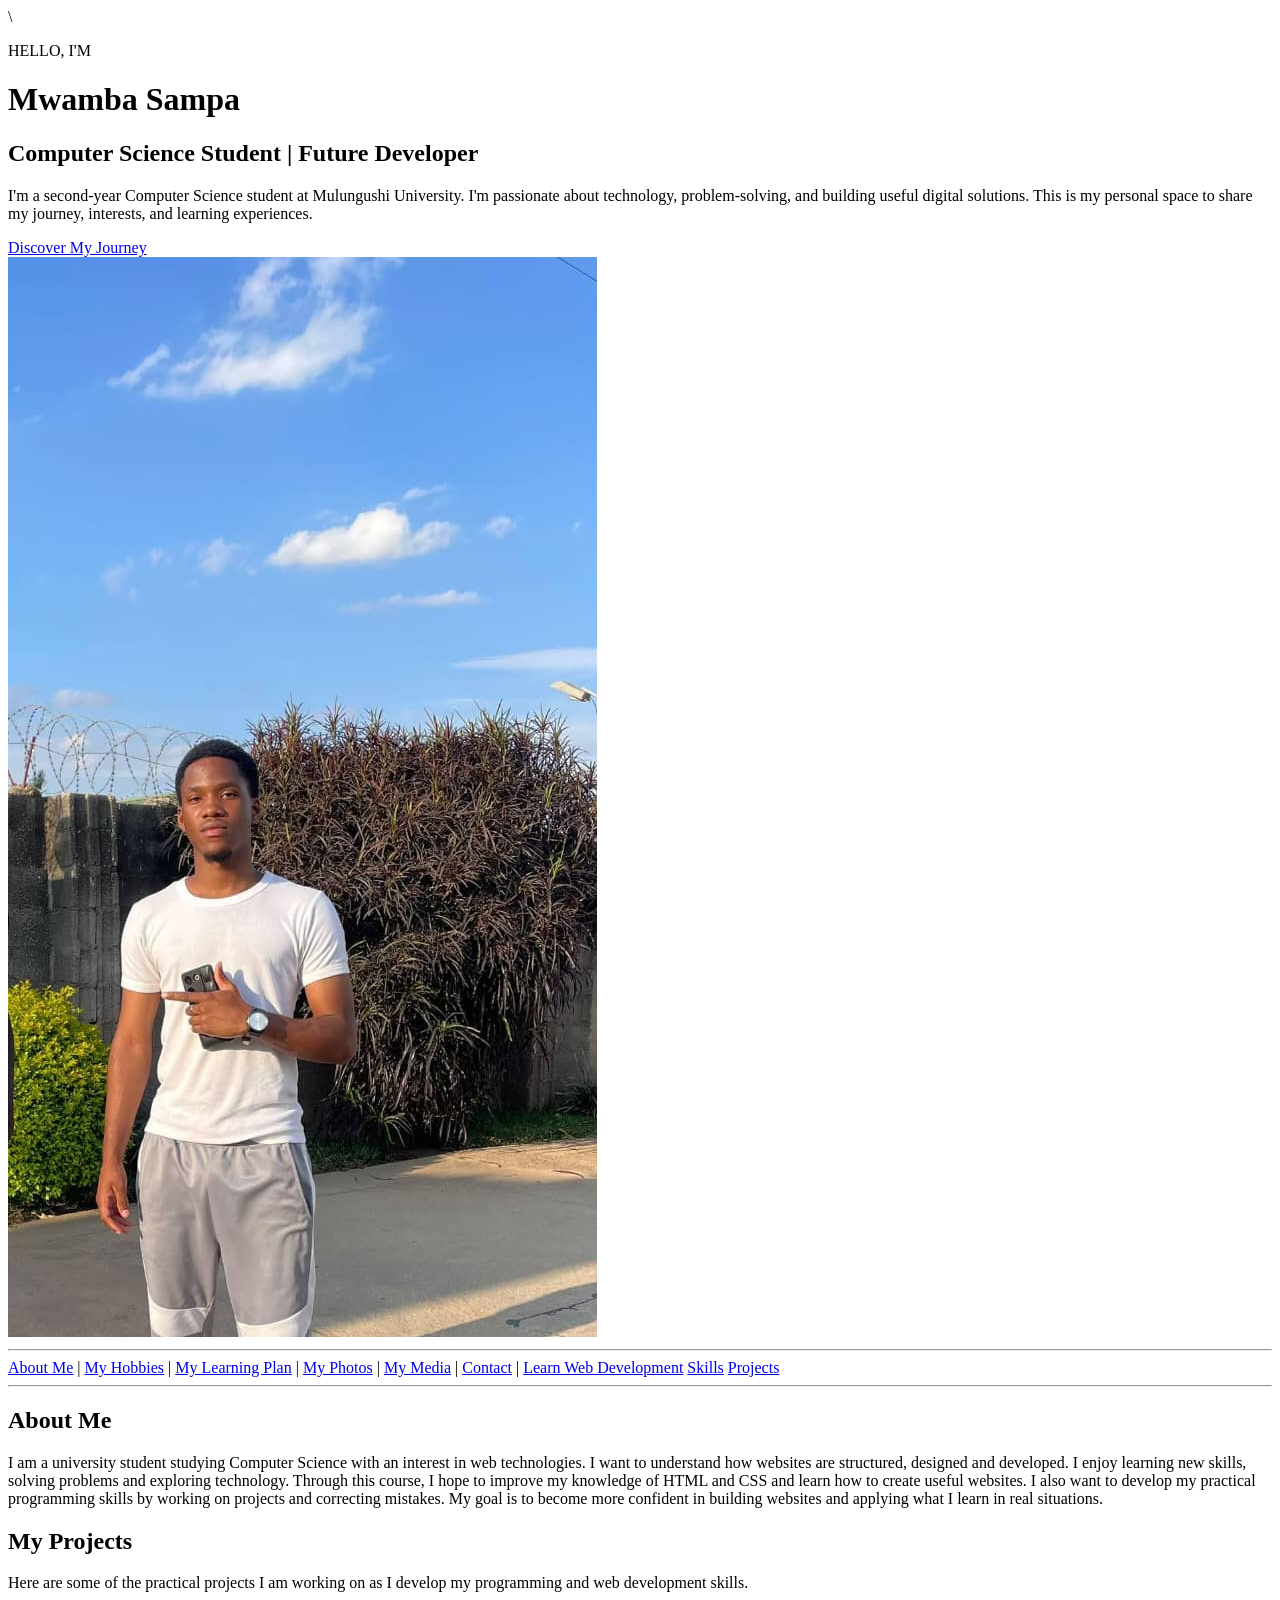
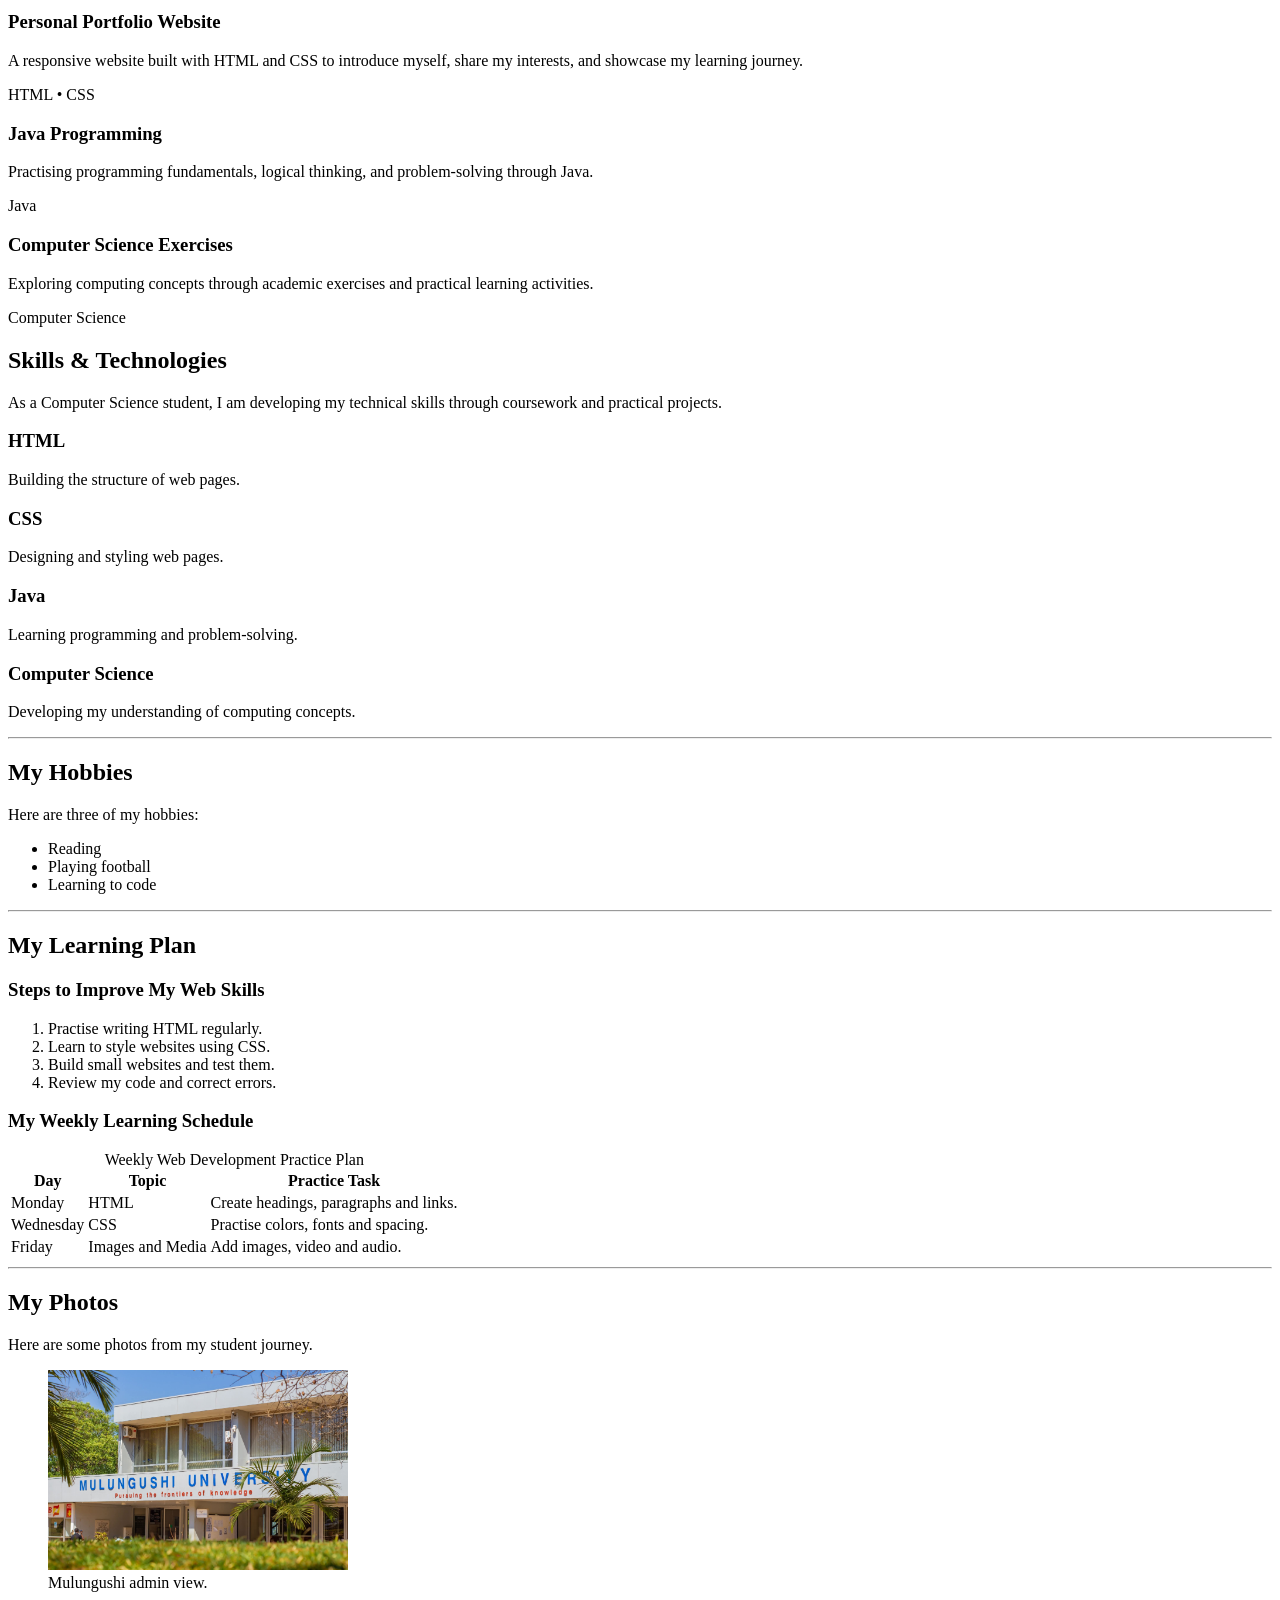
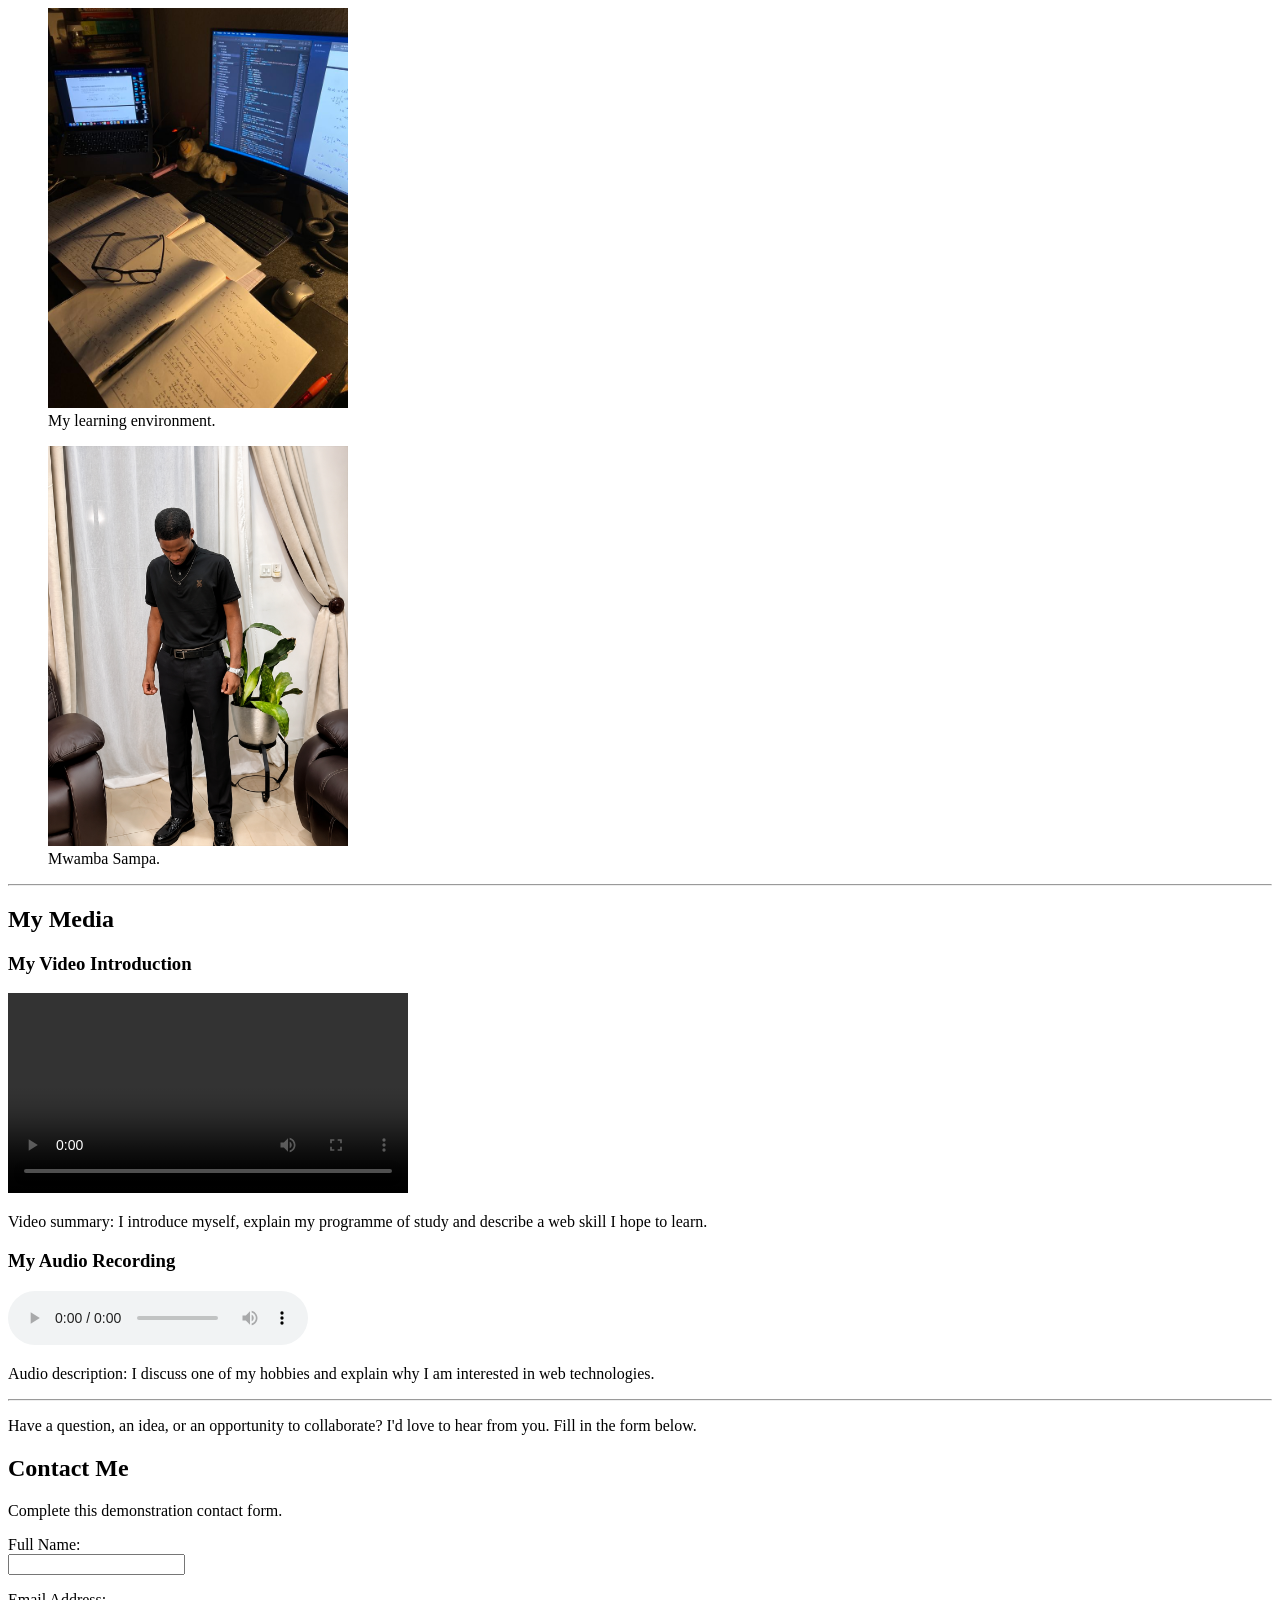
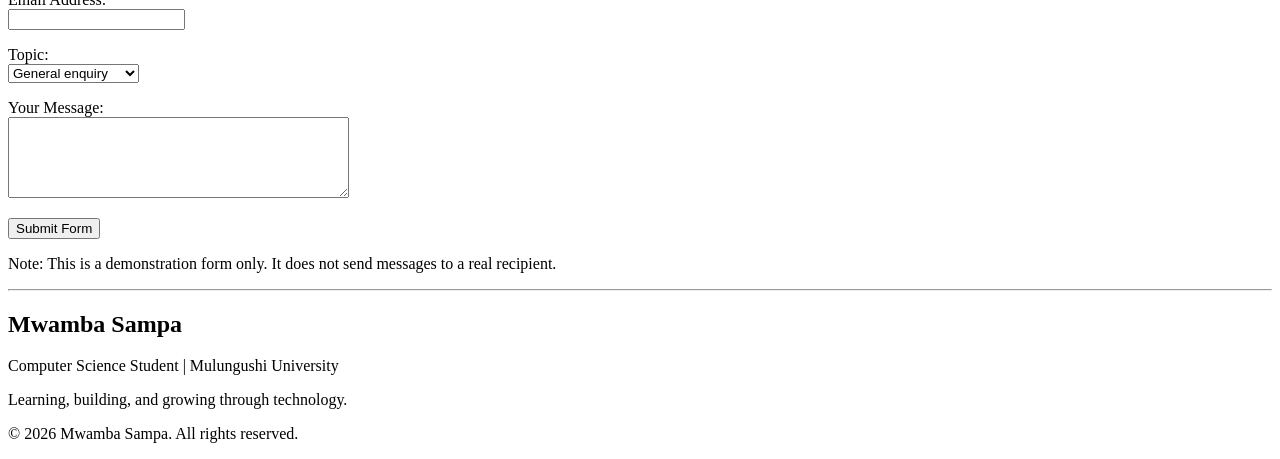
==== index.html @ e22468ef "ICT251 Activity2 Website" ====
<!DOCTYPE html>
<html lang="en">

<head>
    <meta charset="UTF-8">
    <meta name="viewport" content="width=device-width, initial-scale=1.0">
    <title>My Student Website</title>
    \<link rel="stylesheet" href="CSS/styles.css">
</head>

<body>

    <header class="hero">
    <div class="hero-text">
        <p class="hero-label">HELLO, I'M</p>

        <h1>Mwamba Sampa</h1>

        <h2>Computer Science Student | Future Developer</h2>

        <p>
            I'm a second-year Computer Science student at
            Mulungushi University. I'm passionate about technology,
            problem-solving, and building useful digital solutions.
            This is my personal space to share my journey,
            interests, and learning experiences.
        </p>

        <a href="#about" class="hero-button">Discover My Journey</a>
    </div>

    <div class="hero-image">
        <img src="images/me.jpg"
             alt="Portrait of Mwamba Sampa">
    </div>
</header>

    <hr>

    <nav>
        <a href="#about">About Me</a> |
        <a href="#hobbies">My Hobbies</a> |
        <a href="#learning">My Learning Plan</a> |
        <a href="#photos">My Photos</a> |
        <a href="#media">My Media</a> |
        <a href="#contact">Contact</a> |
        <a href="https://developer.mozilla.org/en-US/docs/Learn_web_development"
           target="_blank"
           rel="noopener noreferrer">Learn Web Development</a>
        <a href="#skills">Skills</a>
        <a href="#projects">Projects</a>
    </nav>

    <hr>

    <main>

        <section id="about">
            <h2>About Me</h2>
            <p>
                I am a university student studying Computer Science
                with an interest in web technologies. I want to
                understand how websites are structured, designed
                and developed. I enjoy learning new skills, solving
                problems and exploring technology. Through this
                course, I hope to improve my knowledge of HTML and
                CSS and learn how to create useful websites. I also
                want to develop my practical programming skills by
                working on projects and correcting mistakes. My
                goal is to become more confident in building
                websites and applying what I learn in real situations.
            </p>
        </section>
<!-- Projects Section -->
        <section id="projects">
            <h2>My Projects</h2>

            <p>
                Here are some of the practical projects I am working on
                as I develop my programming and web development skills.
           </p>

           <div class="projects-container">
              <article class="project-card">
                   <h3>Personal Portfolio Website</h3>
                       <p>
                            A responsive website built with HTML and CSS
                            to introduce myself, share my interests, and
                            showcase my learning journey.
                      </p>
                            <span class="project-tech">HTML • CSS</span>
              </article>

               <article class="project-card"> 
                 <h3>Java Programming</h3>
                      <p>
                          Practising programming fundamentals, logical
                           thinking, and problem-solving through Java.
                     </p>
                             <span class="project-tech">Java</span>
              </article>

              <article class="project-card">
                   <h3>Computer Science Exercises</h3>
                   <p>
                       Exploring computing concepts through academic
                       exercises and practical learning activities.
                  </p>
                           <span class="project-tech">Computer Science</span>
              </article>
         </div>
     </section>


        <!-- Skills Section -->
<section id="skills">
    <h2>Skills &amp; Technologies</h2>

    <p>
        As a Computer Science student, I am developing my
        technical skills through coursework and practical projects.
    </p>

    <div class="skills-container">
        <div class="skill-item">
            <h3>HTML</h3>
            <p>Building the structure of web pages.</p>
        </div>

        <div class="skill-item">
            <h3>CSS</h3>
            <p>Designing and styling web pages.</p>
        </div>

        <div class="skill-item">
            <h3>Java</h3>
            <p>Learning programming and problem-solving.</p>
        </div>

        <div class="skill-item">
            <h3>Computer Science</h3>
            <p>Developing my understanding of computing concepts.</p>
        </div>
    </div>
</section>

        <hr>

        <section id="hobbies">
            <h2>My Hobbies</h2>
            <p>Here are three of my hobbies:</p>

            <ul>
                <li>Reading</li>
                <li>Playing football</li>
                <li>Learning to code</li>
            </ul>
        </section>

        <hr>

        <section id="learning">
            <h2>My Learning Plan</h2>

            <h3>Steps to Improve My Web Skills</h3>

            <ol>
                <li>Practise writing HTML regularly.</li>
                <li>Learn to style websites using CSS.</li>
                <li>Build small websites and test them.</li>
                <li>Review my code and correct errors.</li>
            </ol>

            <h3>My Weekly Learning Schedule</h3>

            <table>
                <caption>Weekly Web Development Practice Plan</caption>

                <thead>
                    <tr>
                        <th>Day</th>
                        <th>Topic</th>
                        <th>Practice Task</th>
                    </tr>
                </thead>

                <tbody>
                    <tr>
                        <td>Monday</td>
                        <td>HTML</td>
                        <td>Create headings, paragraphs and links.</td>
                    </tr>

                    <tr>
                        <td>Wednesday</td>
                        <td>CSS</td>
                        <td>Practise colors, fonts and spacing.</td>
                    </tr>

                    <tr>
                        <td>Friday</td>
                        <td>Images and Media</td>
                        <td>Add images, video and audio.</td>
                    </tr>
                </tbody>
            </table>
        </section>

        <hr>

        <section id="photos">
            <h2>My Photos</h2>
            <p>Here are some photos from my student journey.</p>

            <figure>
                <img src="images/MU.jpg"
                     alt="A photo of Mulungushi admin view"
                     width="300">
                <figcaption>Mulungushi admin view.</figcaption>
            </figure>

            <figure>
                <img src="images/study_workspace.jpg"
                     alt="My study space with books and a laptop"
                     width="300">
                <figcaption>My learning environment.</figcaption>
            </figure>

            <figure>
                <img src="images/mwamba.png"
                     alt="A photo of preparing for an event"
                     width="300">
                <figcaption>Mwamba Sampa.</figcaption>
            </figure>

                

            
        </section>

        <hr>

        <section id="media">
            <h2>My Media</h2>

            <h3>My Video Introduction</h3>

            <video controls width="400">
                <source src="videos/intro.mp4" type="video/mp4">
                Your browser does not support HTML video.
            </video>

            <p>
                Video summary: I introduce myself, explain my
                programme of study and describe a web skill I
                hope to learn.
            </p>

            <h3>My Audio Recording</h3>

            <audio controls>
                <source src="videos/audio.aac" type="audio/mpeg">
                Your browser does not support HTML audio.
            </audio>

            <p>
                Audio description: I discuss one of my hobbies
                and explain why I am interested in web technologies.
            </p>
        </section>

        <hr>

        <section id="contact">

            <p class="contact-intro">
    Have a question, an idea, or an opportunity to collaborate?
    I'd love to hear from you. Fill in the form below.
           </p>
<CodeBlock language="css" editable>

            <h2>Contact Me</h2>


            <p>Complete this demonstration contact form.</p>

            <form action="#" method="get">

                <p>
                    <label for="name">Full Name:</label><br>
                    <input type="text"
                           id="name"
                           name="name"
                           required>
                </p>

                <p>
                    <label for="email">Email Address:</label><br>
                    <input type="email"
                           id="email"
                           name="email"
                           required>
                </p>

                <p>
                    <label for="topic">Topic:</label><br>
                    <select id="topic" name="topic">
                        <option value="general">General enquiry</option>
                        <option value="web">Web Technologies</option>
                        <option value="learning">Learning Plan</option>
                    </select>
                </p>

                <p>
                    <label for="message">Your Message:</label><br>
                    <textarea id="message"
                              name="message"
                              rows="5"
                              cols="40"
                              required></textarea>
                </p>

                <button type="submit">Submit Form</button>

            </form>

            <p>
                Note: This is a demonstration form only.
                It does not send messages to a real recipient.
            </p>
        </section>

    </main>

    <hr>

    <footer class="site-footer">
    <h2>Mwamba Sampa</h2>

    <p>Computer Science Student | Mulungushi University</p>

    <p>Learning, building, and growing through technology.</p>

    <p class="copyright">
        &copy; 2026 Mwamba Sampa. All rights reserved.
    </p>
</footer>

</body>
</html>
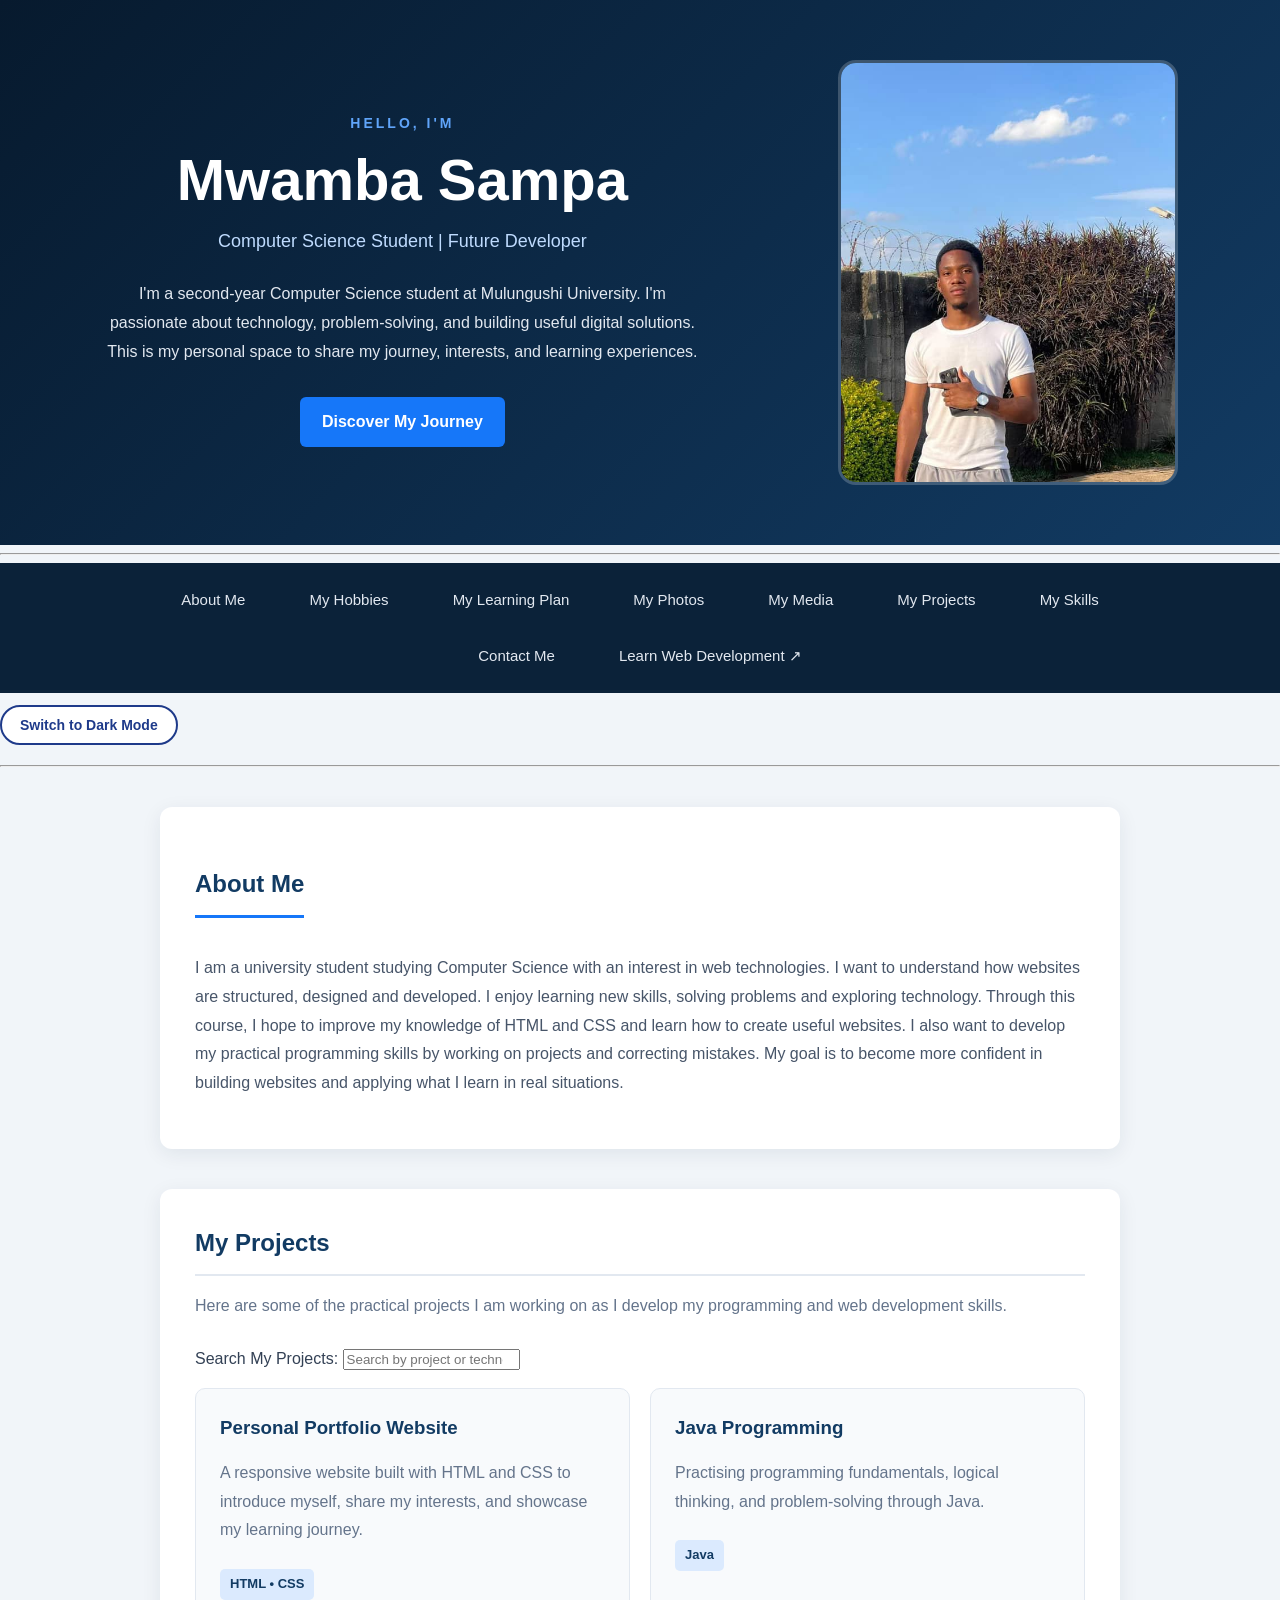
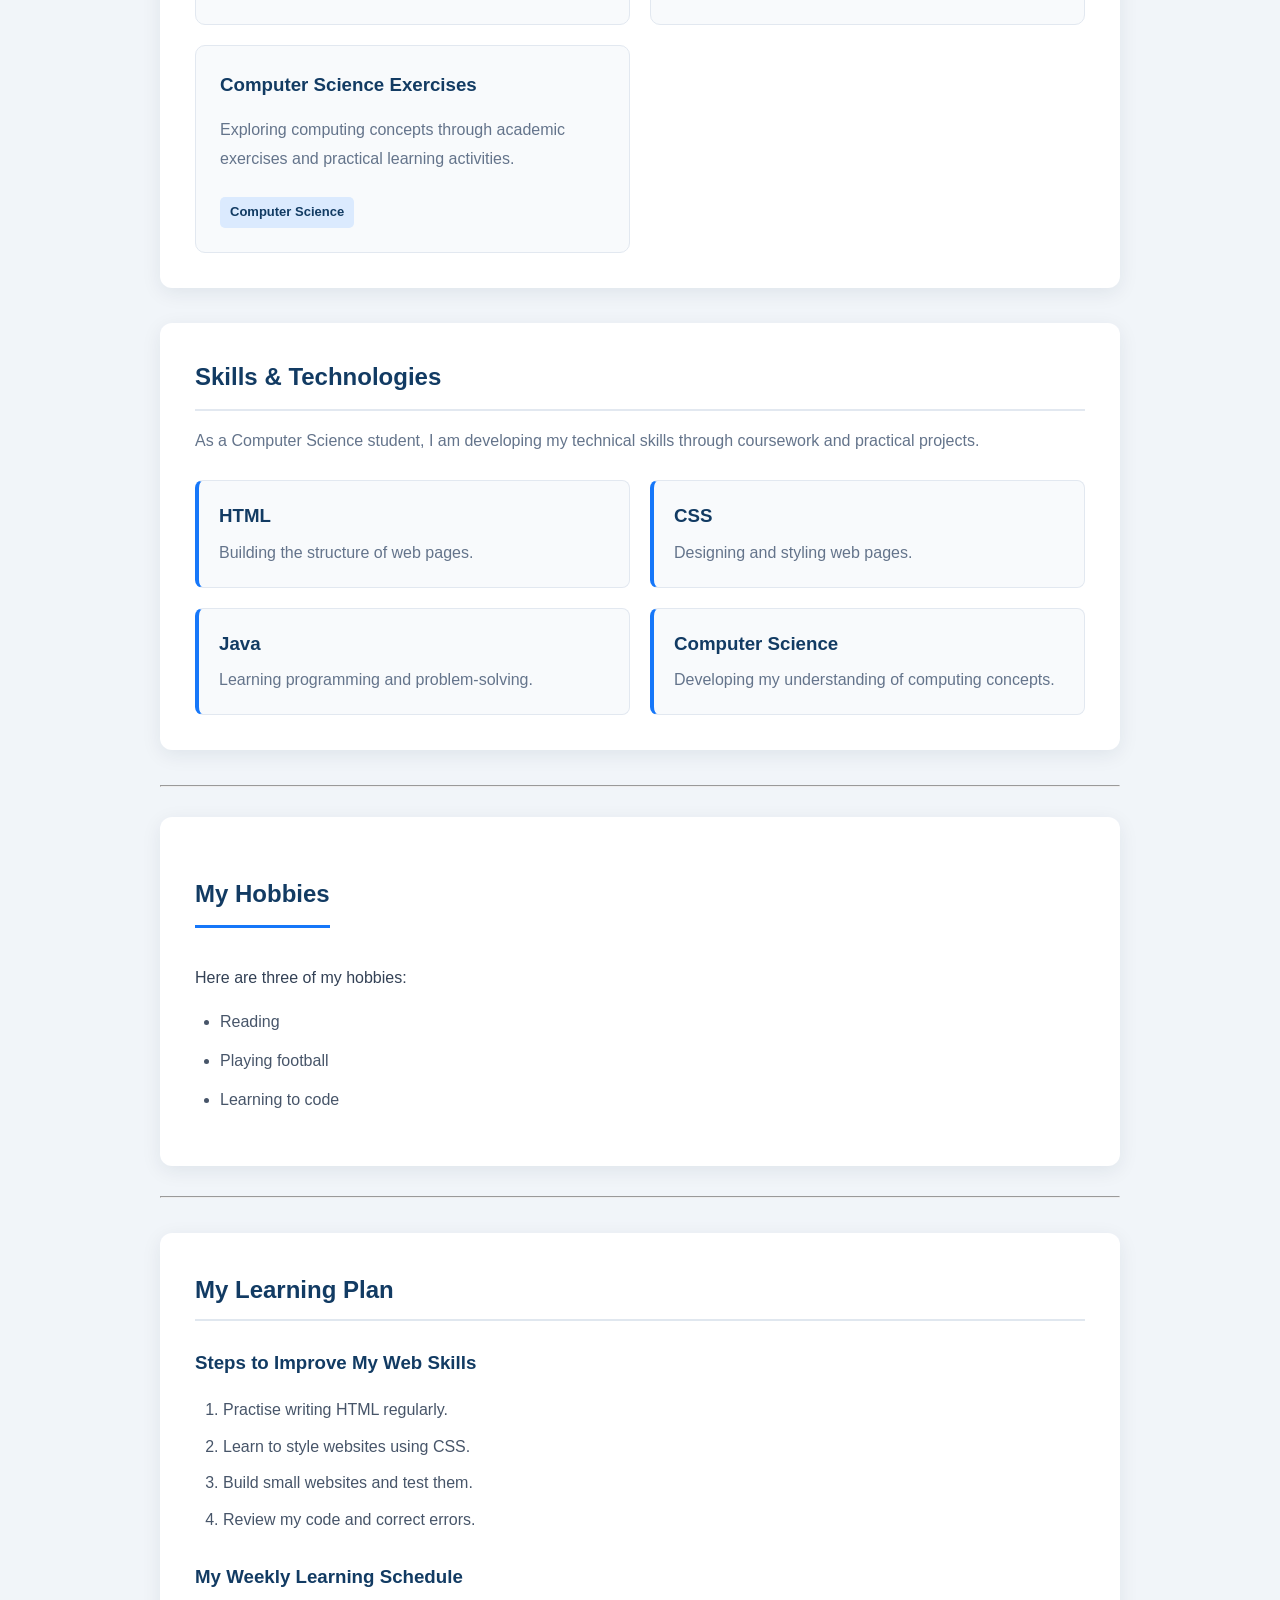
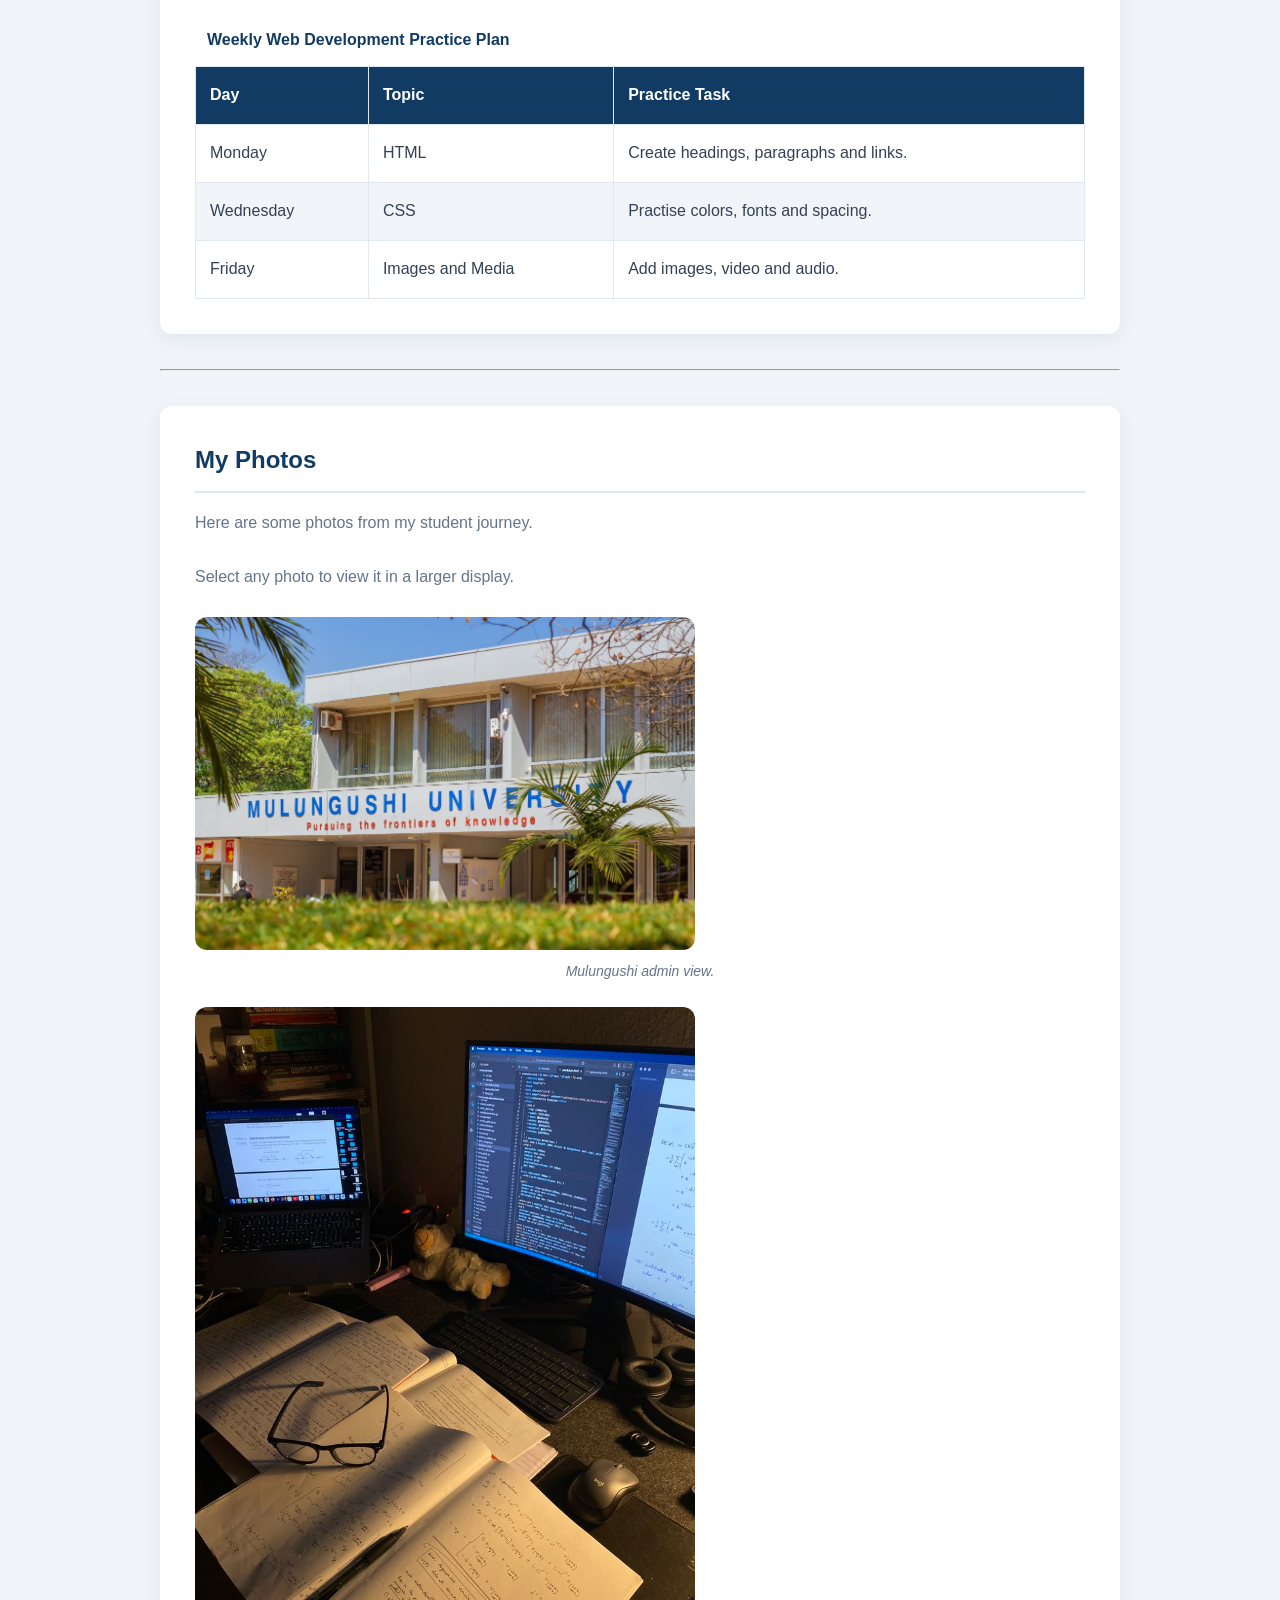
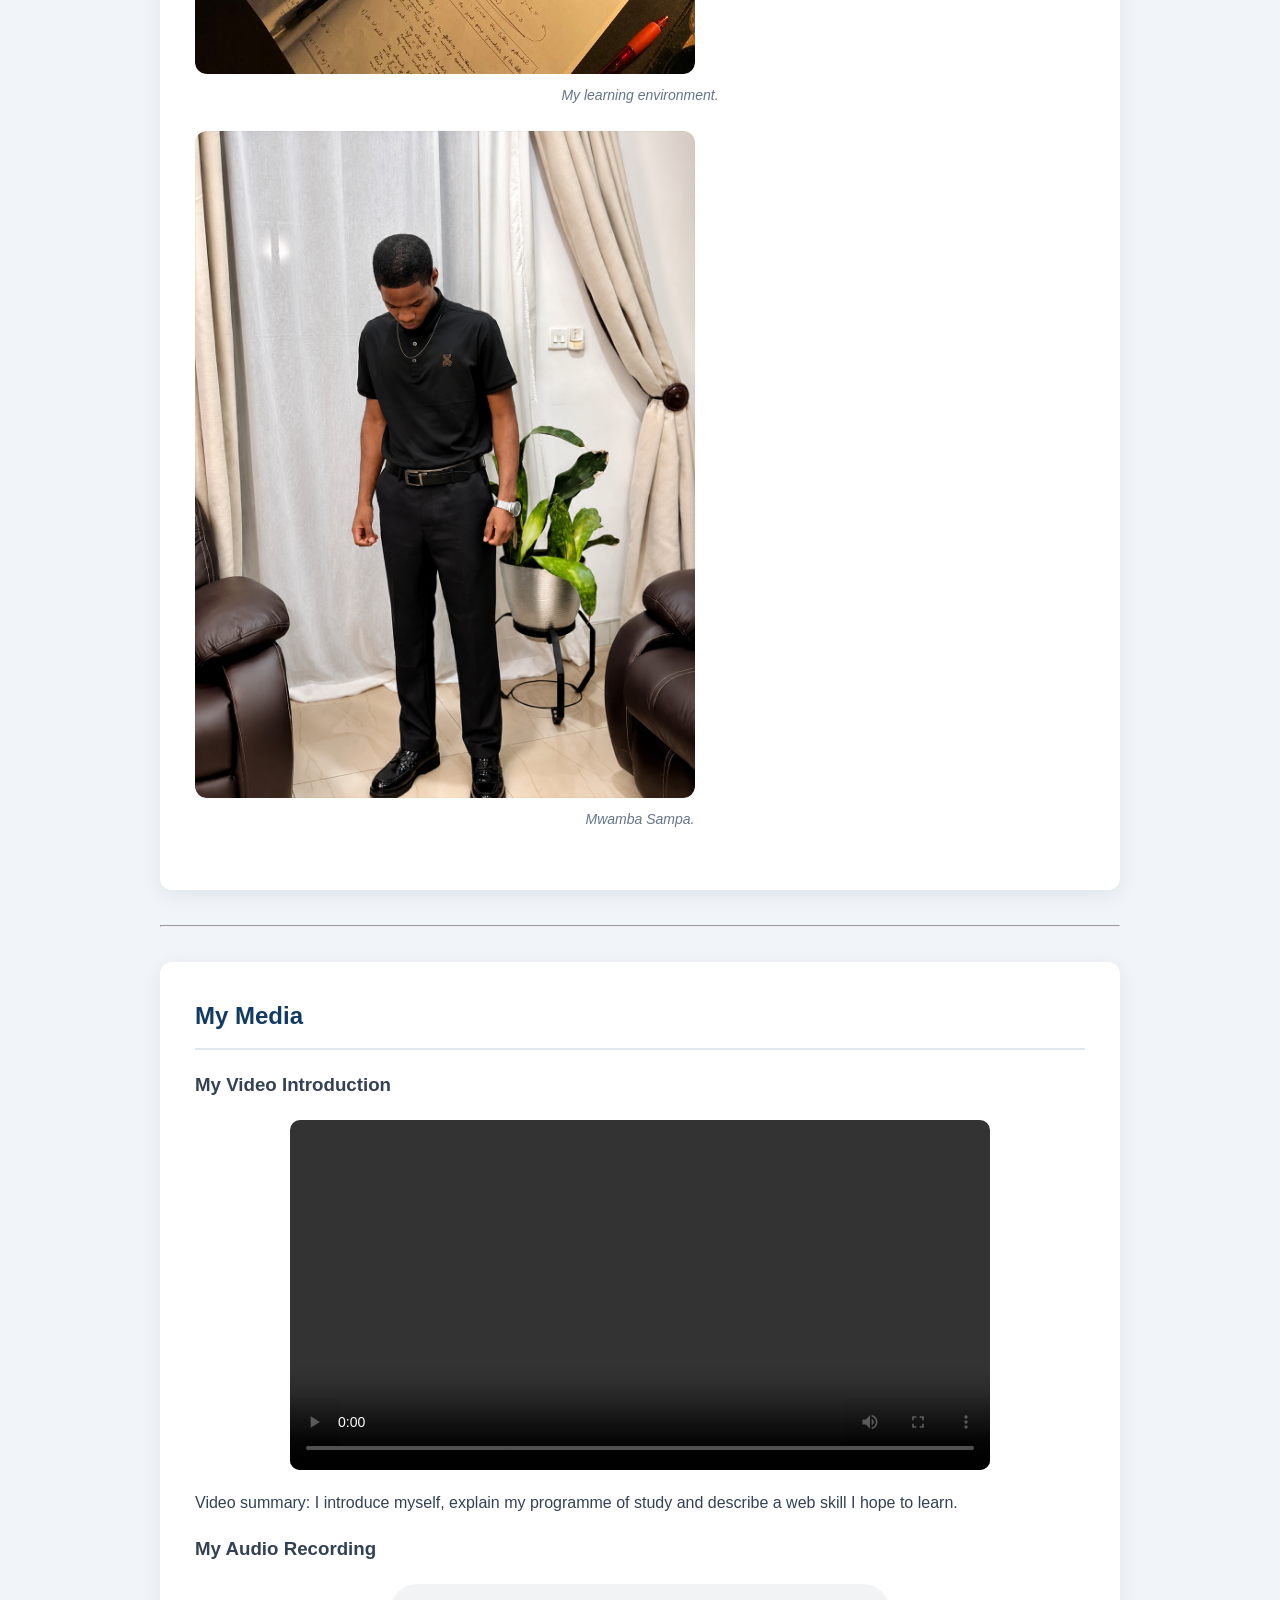
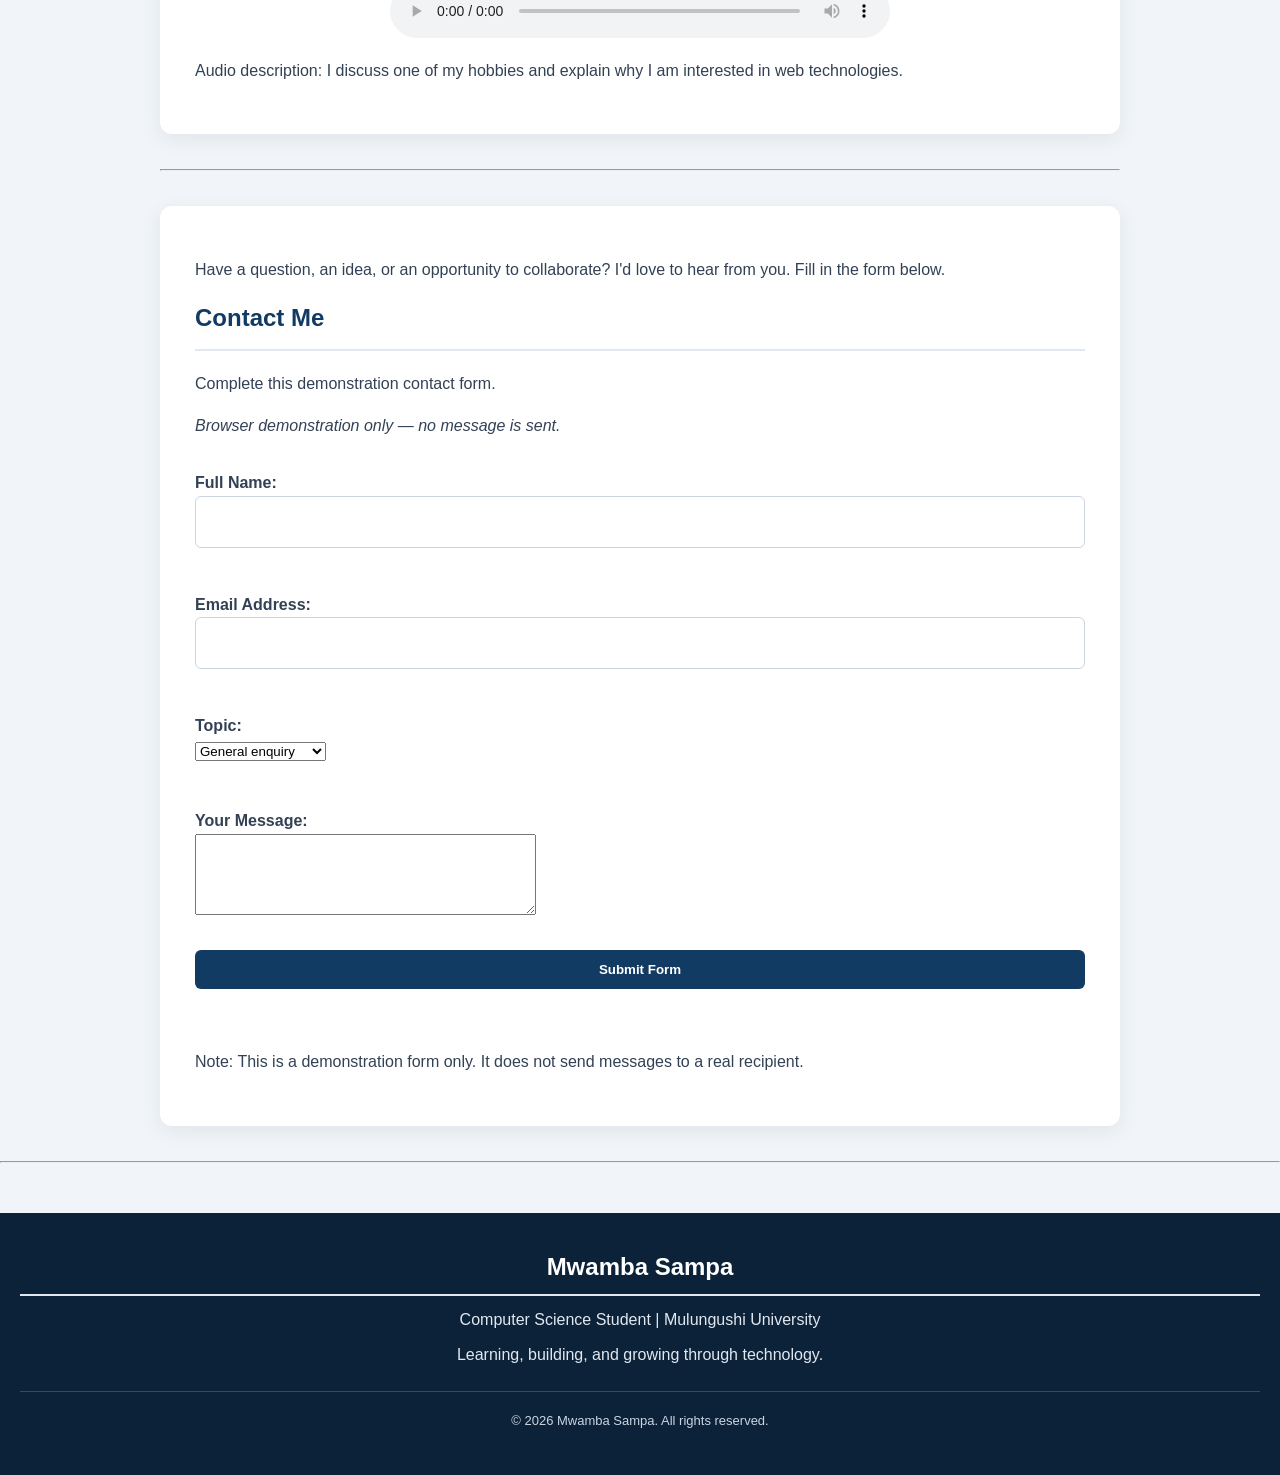
==== commit 4f72fd99: "Complete ICT251 Activity3 website improvements" ====
--- a/index.html
+++ b/index.html
@@ -5,7 +5,10 @@
     <meta charset="UTF-8">
     <meta name="viewport" content="width=device-width, initial-scale=1.0">
     <title>My Student Website</title>
-    \<link rel="stylesheet" href="CSS/styles.css">
+    <link rel="stylesheet" href="css/styles.css">
+    
+    <script src="js/script.js" defer></script>
+    
 </head>
 
 <body>
@@ -37,19 +40,22 @@
 
     <hr>
 
-    <nav>
-        <a href="#about">About Me</a> |
-        <a href="#hobbies">My Hobbies</a> |
-        <a href="#learning">My Learning Plan</a> |
-        <a href="#photos">My Photos</a> |
-        <a href="#media">My Media</a> |
-        <a href="#contact">Contact</a> |
-        <a href="https://developer.mozilla.org/en-US/docs/Learn_web_development"
-           target="_blank"
-           rel="noopener noreferrer">Learn Web Development</a>
-        <a href="#skills">Skills</a>
-        <a href="#projects">Projects</a>
-    </nav>
+   <nav>
+    <a href="#about">About Me</a>
+    <a href="#hobbies">My Hobbies</a>
+    <a href="#learning">My Learning Plan</a>
+    <a href="#photos">My Photos</a>
+    <a href="#media">My Media</a>
+    <a href="#projects">My Projects</a>
+    <a href="#skills">My Skills</a>
+    <a href="#contact">Contact Me</a>
+    <a href="https://developer.mozilla.org/en-US/docs/Learn_web_development"
+       target="_blank"
+       rel="noopener noreferrer">Learn Web Development ↗</a>
+</nav>
+    <button id="theme-toggle" type="button">
+    Switch to Dark Mode
+    </button>
 
     <hr>
 
@@ -79,6 +85,15 @@
                 Here are some of the practical projects I am working on
                 as I develop my programming and web development skills.
            </p>
+           <div class="project-search">
+    <label for="project-search">Search My Projects:</label>
+    <input
+        type="search"
+        id="project-search"
+        placeholder="Search by project or technology..."
+    >
+    <p id="project-search-feedback" aria-live="polite"></p>
+</div>
 
            <div class="projects-container">
               <article class="project-card">
@@ -207,36 +222,50 @@
         </section>
 
         <hr>
-
-        <section id="photos">
-            <h2>My Photos</h2>
-            <p>Here are some photos from my student journey.</p>
-
-            <figure>
+<section id="photos">
+    <h2>My Photos</h2>
+    <p>Here are some photos from my student journey.</p>
+    <p>Select any photo to view it in a larger display.</p>
+
+    <div class="photo-gallery">
+        <figure>
+            <button class="gallery-image-button" type="button"
+                    aria-label="View Mulungushi admin view photo">
                 <img src="images/MU.jpg"
                      alt="A photo of Mulungushi admin view"
                      width="300">
-                <figcaption>Mulungushi admin view.</figcaption>
-            </figure>
-
-            <figure>
+            </button>
+            <figcaption>Mulungushi admin view.</figcaption>
+        </figure>
+
+        <figure>
+            <button class="gallery-image-button" type="button"
+                    aria-label="View my study space photo">
                 <img src="images/study_workspace.jpg"
                      alt="My study space with books and a laptop"
                      width="300">
-                <figcaption>My learning environment.</figcaption>
-            </figure>
-
-            <figure>
+            </button>
+            <figcaption>My learning environment.</figcaption>
+        </figure>
+
+        <figure>
+            <button class="gallery-image-button" type="button"
+                    aria-label="View event preparation photo">
                 <img src="images/mwamba.png"
                      alt="A photo of preparing for an event"
                      width="300">
-                <figcaption>Mwamba Sampa.</figcaption>
-            </figure>
-
-                
-
-            
-        </section>
+            </button>
+            <figcaption>Mwamba Sampa.</figcaption>
+        </figure>
+    </div>
+
+    <div id="gallery-viewer" class="gallery-viewer" hidden>
+        <button id="gallery-close" type="button"
+                aria-label="Close photo viewer">Close ✕</button>
+        <img id="gallery-large-image" src="" alt="">
+        <p id="gallery-caption"></p>
+    </div>
+</section>
 
         <hr>
 
@@ -246,7 +275,7 @@
             <h3>My Video Introduction</h3>
 
             <video controls width="400">
-                <source src="videos/intro.mp4" type="video/mp4">
+                <source src="videos/intro - Copy.mp4" type="video/mp4">
                 Your browser does not support HTML video.
             </video>
 
@@ -284,7 +313,9 @@
 
             <p>Complete this demonstration contact form.</p>
 
-            <form action="#" method="get">
+            <p><em>Browser demonstration only — no message is sent.</em></p>
+
+            <form id="contact-form" novalidate>
 
                 <p>
                     <label for="name">Full Name:</label><br>
@@ -322,7 +353,18 @@
 
                 <button type="submit">Submit Form</button>
 
-            </form>
+                <p id="form-feedback" aria-live="polite"></p>
+
+                   <div id="form-preview" hidden>
+                   <h3>Message Preview</h3>
+                   <p><strong>Full Name:</strong> <span id="preview-name"></span></p>
+                   <p><strong>Email:</strong> <span id="preview-email"></span></p>
+                   <p><strong>Topic:</strong> <span id="preview-topic"></span></p>
+                   <p><strong>Message:</strong> <span id="preview-message"></span></p>
+                   <p><em>Browser demonstration only — no message is sent.</em></p>
+                   </div>
+
+           </form>
 
             <p>
                 Note: This is a demonstration form only.
--- a/css/styles.css
+++ b/css/styles.css
@@ -0,0 +1,921 @@
+/* Basic page styling */
+body {
+    font-family: Arial, sans-serif;
+    background-color: #fafbf4;
+    color: #263238;
+    margin: 0;
+    line-height: 1.6;
+}
+
+/* Header styling */
+header {
+    background-color: #123b63;
+    color: white;
+    text-align: center;
+    padding: 30px 20px;
+}
+
+/* Navigation menu */
+nav {
+    background-color: #1e5b8f;
+    padding: 15px;
+    text-align: center;
+}
+
+nav a {
+    color: white;
+    text-decoration: none;
+    margin: 0 12px;
+    font-weight: bold;
+}
+
+nav a:hover {
+    color: #ffd166;
+}
+
+
+/* Main content */
+main {
+    max-width: 1000px;
+    margin: 25px auto;
+    padding: 20px;
+}
+
+/* Individual sections */
+section {
+    background-color: white;
+    margin-bottom: 25px;
+    padding: 25px;
+    border-radius: 10px;
+    box-shadow: 0 2px 8px rgba(0, 0, 0, 0.08);
+}
+
+/* Section headings */
+h2 {
+    color: #123b63;
+    border-bottom: 2px solid #e0e7ef;
+    padding-bottom: 8px;
+}
+
+/* Images and videos */
+img,
+video {
+    max-width: 100%;
+    height: auto;
+    border-radius: 8px;
+}
+
+/* Footer */
+footer {
+    background-color: #123b63;
+    color: white;
+    text-align: center;
+    padding: 20px;
+}
+
+/* Responsive design for tablets and mobile phones */
+@media screen and (max-width: 768px) {
+
+    main {
+        margin: 10px auto;
+        padding: 10px;
+    }
+
+    header {
+        padding: 20px 10px;
+    }
+
+    nav a {
+        display: inline-block;
+        margin: 6px;
+    }
+
+    section {
+        padding: 15px;
+        margin-bottom: 15px;
+    }
+
+    table {
+        width: 100%;
+        border-collapse: collapse;
+    }
+
+    th,
+    td {
+        padding: 8px;
+        font-size: 14px;
+    }
+}
+
+/* Extra adjustments for small phones */
+@media screen and (max-width: 480px) {
+
+    body {
+        font-size: 14px;
+    }
+
+    h1 {
+        font-size: 24px;
+    }
+
+    h2 {
+        font-size: 20px;
+    }
+
+    nav a {
+        display: block;
+        margin: 8px 0;
+    }
+}
+
+/* Professional hero section */
+.hero {
+    display: flex;
+    align-items: center;
+    justify-content: space-between;
+    gap: 40px;
+    padding: 60px 8%;
+    background: linear-gradient(135deg, #071A2E, #123B63);
+    color: white;
+    min-height: 400px;
+}
+
+.hero-text {
+    flex: 1;
+    max-width: 600px;
+}
+
+.hero-label {
+    color: #60A5FA;
+    font-size: 14px;
+    font-weight: bold;
+    letter-spacing: 3px;
+}
+
+.hero h1 {
+    font-size: clamp(36px, 5vw, 58px);
+    margin: 10px 0;
+    line-height: 1.1;
+}
+
+.hero h2 {
+    color: #BFDBFE;
+    font-size: 18px;
+    font-weight: normal;
+    border: none;
+}
+
+.hero-text > p:not(.hero-label) {
+    line-height: 1.8;
+    color: #E2E8F0;
+}
+
+.hero-button {
+    display: inline-block;
+    margin-top: 15px;
+    padding: 12px 22px;
+    background: #1677F9;
+    color: white;
+    text-decoration: none;
+    border-radius: 6px;
+    font-weight: bold;
+}
+
+.hero-button:hover {
+    background: #0D5FD1;
+}
+
+.hero-image {
+    flex: 0 1 340px;
+}
+
+.hero-image img {
+    display: block;
+    width: 100%;
+    max-width: 340px;
+    aspect-ratio: 4 / 5;
+    object-fit: cover;
+    border-radius: 18px;
+    border: 3px solid rgba(255, 255, 255, 0.2);
+}
+
+/* Responsive hero section */
+@media screen and (max-width: 768px) {
+    .hero {
+        flex-direction: column-reverse;
+        text-align: center;
+        padding: 35px 20px;
+        gap: 25px;
+    }
+
+    .hero-text {
+        max-width: 100%;
+    }
+
+    .hero-image {
+        flex: none;
+        width: 220px;
+        max-width: 100%;
+    }
+
+    .hero-image img {
+        margin: 0 auto;
+    }
+
+    .hero-button {
+        margin-bottom: 10px;
+    }
+}
+
+/* Professional navigation bar */
+nav {
+    background-color: #0B2239;
+    padding: 15px 8%;
+    display: flex;
+    justify-content: center;
+    align-items: center;
+    flex-wrap: wrap;
+    gap: 12px;
+}
+
+nav a {
+    color: #E2E8F0;
+    text-decoration: none;
+    font-size: 15px;
+    font-weight: 500;
+    padding: 10px 14px;
+    border-radius: 6px;
+    transition: background-color 0.3s ease, color 0.3s ease;
+}
+
+nav a:hover {
+    background-color: #1677F9;
+    color: #FFFFFF;
+}
+
+/* Professional About section */
+#about {
+    background-color: #FFFFFF;
+    max-width: 1000px;
+    margin: 40px auto;
+    padding: 35px;
+    border-radius: 12px;
+    box-shadow: 0 5px 20px rgba(15, 35, 60, 0.08);
+    line-height: 1.8;
+}
+
+#about h2 {
+    color: #123B63;
+    border-bottom: 3px solid #1677F9;
+    padding-bottom: 10px;
+    display: inline-block;
+}
+
+#about p {
+    color: #475569;
+    font-size: 16px;
+}
+
+/* Professional Hobbies section */
+#hobbies {
+    background-color: #FFFFFF;
+    max-width: 1000px;
+    margin: 30px auto;
+    padding: 35px;
+    border-radius: 12px;
+    box-shadow: 0 5px 20px rgba(15, 35, 60, 0.08);
+    line-height: 1.8;
+}
+
+#hobbies h2 {
+    color: #123B63;
+    border-bottom: 3px solid #1677F9;
+    padding-bottom: 10px;
+    display: inline-block;
+}
+
+#hobbies ul {
+    padding-left: 25px;
+}
+
+#hobbies li {
+    color: #475569;
+    margin-bottom: 10px;
+}
+
+/* Improve the learning plan layout */
+#learning {
+    background: #FFFFFF;
+    max-width: 1000px;
+    margin: 35px auto;
+    padding: 35px;
+    border-radius: 12px;
+    box-shadow: 0 5px 20px rgba(15, 35, 60, 0.08);
+    line-height: 1.8;
+}
+
+#learning h2,
+#learning h3 {
+    color: #123B63;
+    margin-top: 25px;
+    margin-bottom: 15px;
+}
+
+#learning h2:first-child {
+    margin-top: 0;
+}
+
+#learning ol {
+    padding-left: 28px;
+}
+
+#learning ol li {
+    margin-bottom: 8px;
+    color: #475569;
+}
+
+/* Make the weekly schedule easier to read */
+#learning table {
+    width: 100%;
+    border-collapse: collapse;
+    margin-top: 20px;
+    background: #FFFFFF;
+}
+
+#learning caption {
+    padding: 12px;
+    font-weight: bold;
+    color: #123B63;
+    text-align: left;
+}
+
+#learning th {
+    background: #123B63;
+    color: #FFFFFF;
+    text-align: left;
+}
+
+#learning th,
+#learning td {
+    padding: 14px;
+    border: 1px solid #E2E8F0;
+}
+
+#learning tbody tr:nth-child(even) {
+    background: #F1F5F9;
+}
+
+#learning tbody tr:hover {
+    background: #DBEAFE;
+} 
+
+/* Professional Photos section */
+#photos {
+    background-color: #FFFFFF;
+    max-width: 1000px;
+    margin: 35px auto;
+    padding: 35px;
+    border-radius: 12px;
+    box-shadow: 0 5px 20px rgba(15, 35, 60, 0.08);
+}
+
+#photos h2 {
+    color: #123B63;
+    margin-top: 0;
+    margin-bottom: 15px;
+    padding-bottom: 12px;
+    border-bottom: 2px solid #E2E8F0;
+}
+
+#photos p {
+    color: #64748B;
+    line-height: 1.8;
+    margin-bottom: 25px;
+}
+
+#photos figure {
+    margin: 25px auto;
+    text-align: center;
+}
+
+#photos img {
+    display: block;
+    width: 100%;
+    max-width: 500px;
+    height: auto;
+    margin: 0 auto;
+    border-radius: 12px;
+    box-shadow: 0 4px 15px rgba(15, 35, 60, 0.12);
+}
+
+#photos figcaption {
+    margin-top: 10px;
+    color: #64748B;
+    font-size: 14px;
+    font-style: italic;
+}
+/* Professional media and contact sections */
+#media,
+#contact {
+    background: #FFFFFF;
+    max-width: 1000px;
+    margin: 35px auto;
+    padding: 35px;
+    border-radius: 12px;
+    box-shadow: 0 5px 20px rgba(15, 35, 60, 0.08);
+}
+
+#media h2,
+#contact h2 {
+    color: #123B63;
+    margin-top: 0;
+    padding-bottom: 12px;
+    border-bottom: 2px solid #E2E8F0;
+}
+
+#media video {
+    display: block;
+    width: 100%;
+    max-width: 700px;
+    margin: 20px auto;
+    border-radius: 10px;
+}
+
+#media audio {
+    display: block;
+    width: 100%;
+    max-width: 500px;
+    margin: 20px auto;
+}
+
+#contact form {
+    display: flex;
+    flex-direction: column;
+    gap: 12px;
+}
+
+#contact label {
+    color: #334155;
+    font-weight: bold;
+}
+
+#contact input,
+#contact textarea
+#select {
+    width: 100%;
+    padding: 12px;
+    border: 1px solid #CBD5E1;
+    border-radius: 6px;
+    font: inherit;
+    box-sizing: border-box;
+}
+
+#contact input:focus,
+#contact textarea:focus
+#contact select:focus {
+    outline: 2px solid #1677F9;
+    border-color: #1677F9;
+}
+
+#contact button,
+#contact input[type="submit"] {
+    background: #123B63;
+    color: #FFFFFF;
+    padding: 12px 20px;
+    border: none;
+    border-radius: 6px;
+    cursor: pointer;
+    font-weight: bold;
+}
+
+#contact button:hover,
+#contact input[type="submit"]:hover {
+    background: #1677F9;
+}
+
+/* Overall portfolio layout */
+* {
+    box-sizing: border-box;
+}
+
+html {
+    scroll-behavior: smooth;
+}
+
+body {
+    margin: 0;
+    background-color: #F1F5F9;
+    color: #334155;
+    font-family: Arial, Helvetica, sans-serif;
+    line-height: 1.6;
+}
+
+main {
+    width: 100%;
+    padding: 0 20px;
+}
+
+/* Keep content cards within the page */
+#about,
+#hobbies,
+#learning,
+#photos,
+#media,
+#contact {
+    width: 100%;
+    max-width: 1000px;
+}
+
+/* Small-screen improvements */
+@media screen and (max-width: 768px) {
+    main {
+        padding: 0 12px;
+    }
+
+    #about,
+    #hobbies,
+    #learning,
+    #photos,
+    #media,
+    #contact {
+        padding: 22px 18px;
+        margin: 22px auto;
+    }
+
+    #learning {
+        overflow-x: auto;
+    }
+
+    #learning table {
+        min-width: 550px;
+    }
+
+    nav {
+        padding: 12px;
+        gap: 6px;
+    }
+
+    nav a {
+        padding: 8px 10px;
+        font-size: 14px;
+    }
+}
+
+/* Professional website footer */
+.site-footer {
+    background: #0B2239;
+    color: #E2E8F0;
+    text-align: center;
+    padding: 35px 20px;
+    margin-top: 50px;
+}
+
+.site-footer h2 {
+    color: #FFFFFF;
+    font-size: 24px;
+    margin: 0 0 10px;
+}
+
+.site-footer p {
+    margin: 8px 0;
+    line-height: 1.7;
+}
+
+.site-footer .copyright {
+    border-top: 1px solid #334B63;
+    padding-top: 18px;
+    margin-top: 22px;
+    font-size: 13px;
+    color: #CBD5E1;
+}
+
+/* Professional Skills section */
+#skills {
+    background: #FFFFFF;
+    max-width: 1000px;
+    width: 100%;
+    margin: 35px auto;
+    padding: 35px;
+    border-radius: 12px;
+    box-shadow: 0 5px 20px rgba(15, 35, 60, 0.08);
+}
+
+#skills h2 {
+    color: #123B63;
+    margin-top: 0;
+    margin-bottom: 15px;
+    padding-bottom: 12px;
+    border-bottom: 2px solid #E2E8F0;
+}
+
+#skills > p {
+    color: #64748B;
+    line-height: 1.8;
+    margin-bottom: 25px;
+}
+
+.skills-container {
+    display: grid;
+    grid-template-columns: repeat(2, minmax(0, 1fr));
+    gap: 20px;
+}
+
+.skill-item {
+    background: #F8FAFC;
+    border: 1px solid #E2E8F0;
+    border-left: 4px solid #1677F9;
+    border-radius: 8px;
+    padding: 20px;
+    transition: transform 0.2s ease, box-shadow 0.2s ease;
+}
+
+.skill-item:hover {
+    transform: translateY(-3px);
+    box-shadow: 0 6px 16px rgba(15, 35, 60, 0.08);
+}
+
+.skill-item h3 {
+    color: #123B63;
+    margin: 0 0 8px;
+}
+
+.skill-item p {
+    color: #64748B;
+    margin: 0;
+    line-height: 1.7;
+}
+
+/* Skills grid on phones */
+@media screen and (max-width: 600px) {
+    #skills {
+        padding: 22px 18px;
+    }
+
+    .skills-container {
+        grid-template-columns: 1fr;
+    }
+}
+
+/* Professional Projects section */
+#projects {
+    background: #FFFFFF;
+    max-width: 1000px;
+    width: 100%;
+    margin: 35px auto;
+    padding: 35px;
+    border-radius: 12px;
+    box-shadow: 0 5px 20px rgba(15, 35, 60, 0.08);
+}
+
+#projects h2 {
+    color: #123B63;
+    margin-top: 0;
+    margin-bottom: 15px;
+    padding-bottom: 12px;
+    border-bottom: 2px solid #E2E8F0;
+}
+
+#projects > p {
+    color: #64748B;
+    line-height: 1.8;
+    margin-bottom: 25px;
+}
+
+.projects-container {
+    display: grid;
+    grid-template-columns: repeat(2, minmax(0, 1fr));
+    gap: 20px;
+}
+
+.project-card {
+    background: #F8FAFC;
+    padding: 24px;
+    border: 1px solid #E2E8F0;
+    border-radius: 10px;
+    transition: transform 0.2s ease, box-shadow 0.2s ease;
+}
+
+.project-card:hover {
+    transform: translateY(-3px);
+    box-shadow: 0 8px 20px rgba(15, 35, 60, 0.08);
+}
+
+.project-card h3 {
+    color: #123B63;
+    margin-top: 0;
+    margin-bottom: 10px;
+}
+
+.project-card p {
+    color: #64748B;
+    line-height: 1.8;
+}
+
+.project-tech {
+    display: inline-block;
+    margin-top: 8px;
+    padding: 5px 10px;
+    background: #DBEAFE;
+    color: #123B63;
+    border-radius: 5px;
+    font-size: 13px;
+    font-weight: bold;
+}
+
+/* Responsive project cards */
+@media screen and (max-width: 600px) {
+    #projects {
+        padding: 22px 18px;
+    }
+
+    .projects-container {
+        grid-template-columns: 1fr;
+    }
+}
+
+/* Visible keyboard focus for accessibility */
+a:focus-visible,
+button:focus-visible,
+input:focus-visible,
+select:focus-visible,
+textarea:focus-visible {
+    outline: 3px solid #F59E0B;
+    outline-offset: 3px;
+}
+
+/* Dark Mode */
+body.dark-mode {
+    background: #121212;
+    color: #f1f1f1;
+}
+
+body.dark-mode header {
+    background: #1e1e1e;
+    color: #ffffff;
+}
+
+body.dark-mode main section {
+    background: #242424;
+    color: #f1f1f1;
+}
+
+body.dark-mode h1,
+body.dark-mode h2,
+body.dark-mode h3 {
+    color: #ffffff;
+}
+
+body.dark-mode a {
+    color: #80bfff;
+}
+
+body.dark-mode footer {
+    background: #1e1e1e;
+    color: #ffffff;
+}
+
+body.dark-mode input,
+body.dark-mode textarea,
+body.dark-mode select {
+    background: #333333;
+    color: #ffffff;
+    border: 1px solid #777777;
+}
+
+body.dark-mode button {
+    background: #2563eb;
+    color: #ffffff;
+    border: none;
+    padding: 10px 16px;
+    border-radius: 6px;
+    cursor: pointer;
+}
+
+body.dark-mode button:hover {
+    background: #1d4ed8;
+}
+
+/* Theme Switch Button */
+#theme-toggle {
+    display: inline-flex;
+    align-items: center;
+    justify-content: center;
+    gap: 8px;
+    padding: 10px 18px;
+    margin: 12px 0;
+    background: #ffffff;
+    color: #1e3a8a;
+    border: 2px solid #1e3a8a;
+    border-radius: 25px;
+    font-size: 14px;
+    font-weight: 600;
+    cursor: pointer;
+    transition: all 0.3s ease;
+}
+
+#theme-toggle:hover {
+    background: #1e3a8a;
+    color: #ffffff;
+    transform: translateY(-2px);
+    box-shadow: 0 4px 10px rgba(0, 0, 0, 0.15);
+}
+
+#theme-toggle:focus-visible {
+    outline: 3px solid #f59e0b;
+    outline-offset: 3px;
+}
+
+/* Button appearance in dark mode */
+body.dark-mode #theme-toggle {
+    background: #242424;
+    color: #fbbf24;
+    border-color: #fbbf24;
+}
+
+body.dark-mode #theme-toggle:hover {
+    background: #fbbf24;
+    color: #1e1e1e;
+}
+
+/* Photo Gallery Viewer */
+.gallery-image-button {
+    display: block;
+    padding: 0;
+    border: none;
+    background: transparent;
+    cursor: pointer;
+    border-radius: 10px;
+    overflow: hidden;
+}
+
+.gallery-image-button img {
+    display: block;
+    width: 100%;
+    max-width: 300px;
+    height: auto;
+    border-radius: 10px;
+    transition: transform 0.3s ease, opacity 0.3s ease;
+}
+
+.gallery-image-button:hover img {
+    transform: scale(1.04);
+    opacity: 0.9;
+}
+
+.gallery-image-button:focus-visible {
+    outline: 3px solid #f59e0b;
+    outline-offset: 4px;
+}
+
+.gallery-viewer[hidden] {
+    display: none;
+}
+
+.gallery-viewer {
+    position: fixed;
+    inset: 0;
+    z-index: 1000;
+    display: flex;
+    flex-direction: column;
+    align-items: center;
+    justify-content: center;
+    gap: 16px;
+    padding: 24px;
+    background: rgba(0, 0, 0, 0.92);
+}
+
+#gallery-large-image {
+    display: block;
+    max-width: 90%;
+    max-height: 75vh;
+    width: auto;
+    height: auto;
+    object-fit: contain;
+    border-radius: 8px;
+}
+
+#gallery-caption {
+    color: #ffffff;
+    text-align: center;
+    font-size: 16px;
+}
+
+#gallery-close {
+    align-self: flex-end;
+    padding: 10px 18px;
+    background: #ffffff;
+    color: #1e3a8a;
+    border: none;
+    border-radius: 25px;
+    font-weight: 600;
+    cursor: pointer;
+}
+
+#gallery-close:hover {
+    background: #fbbf24;
+    color: #1e1e1e;
+}
+
+body.dark-mode .gallery-viewer {
+    background: rgba(0, 0, 0, 0.95);
+}
